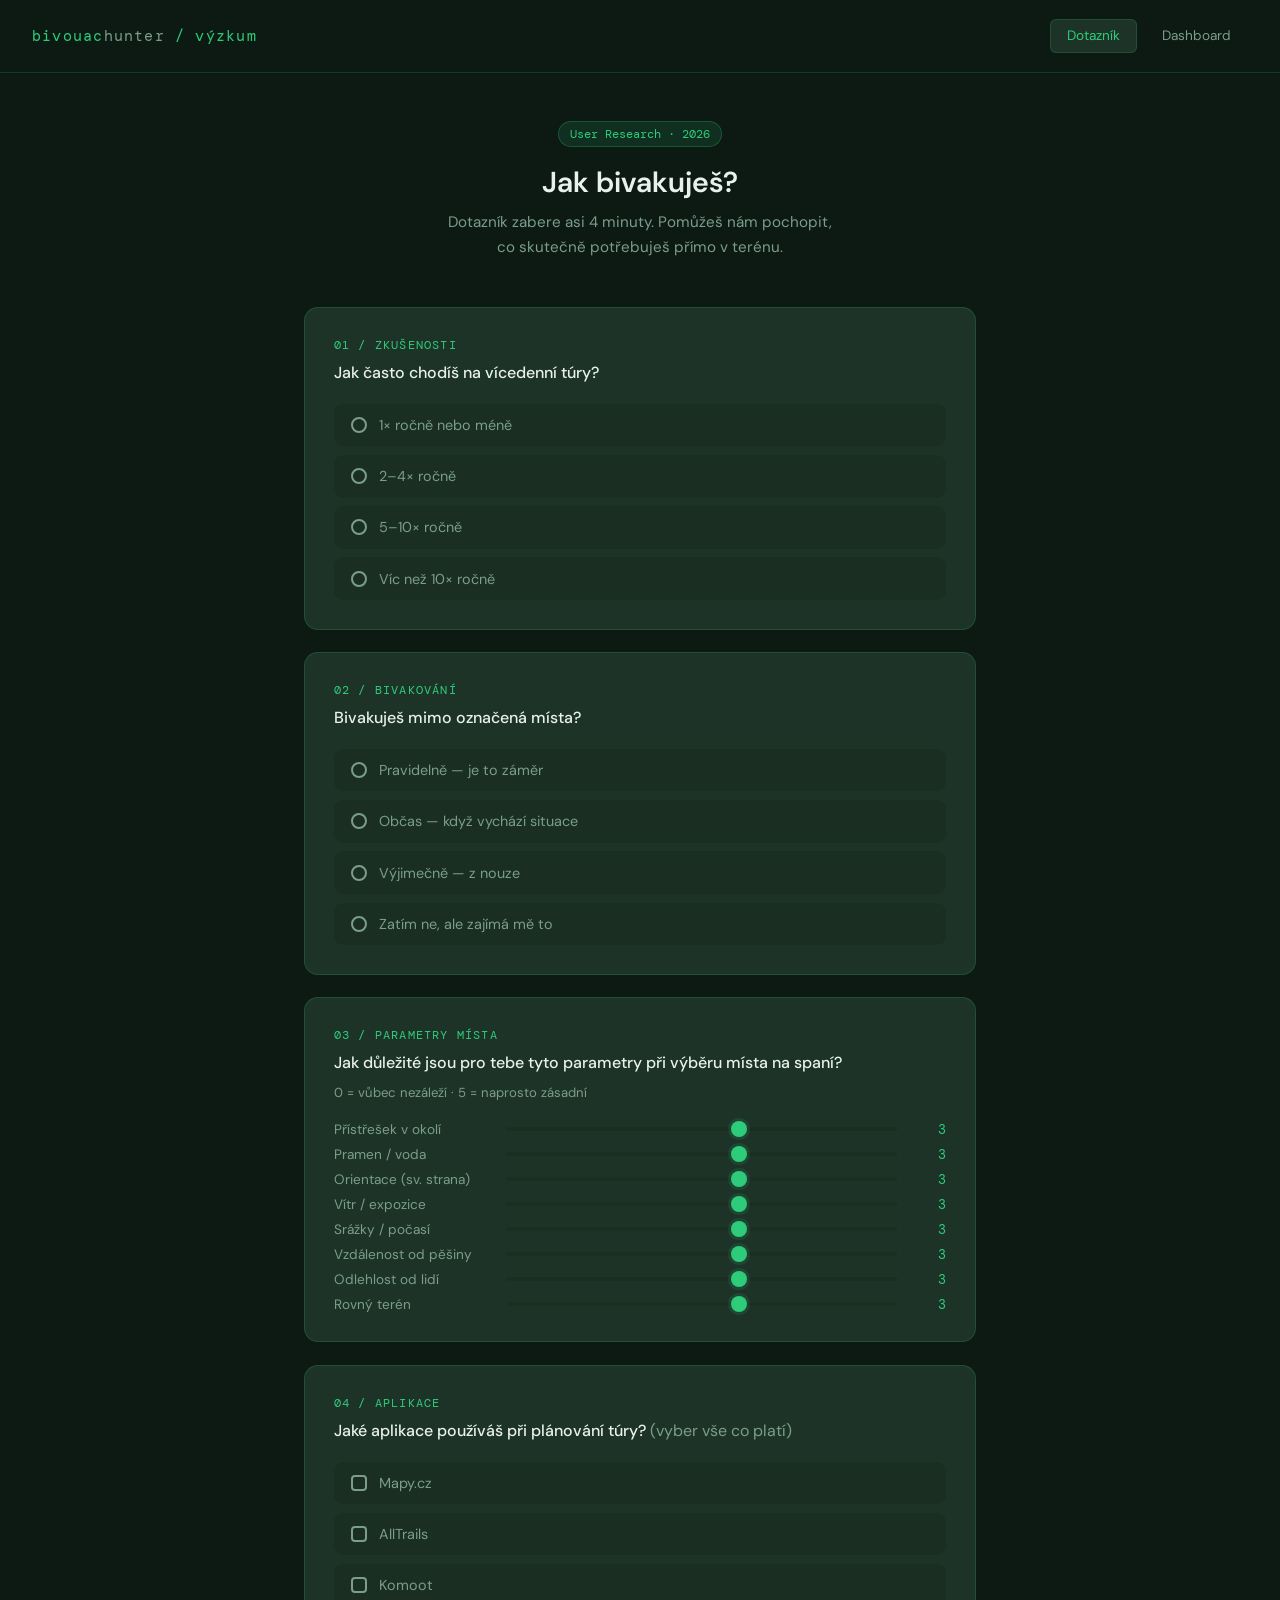
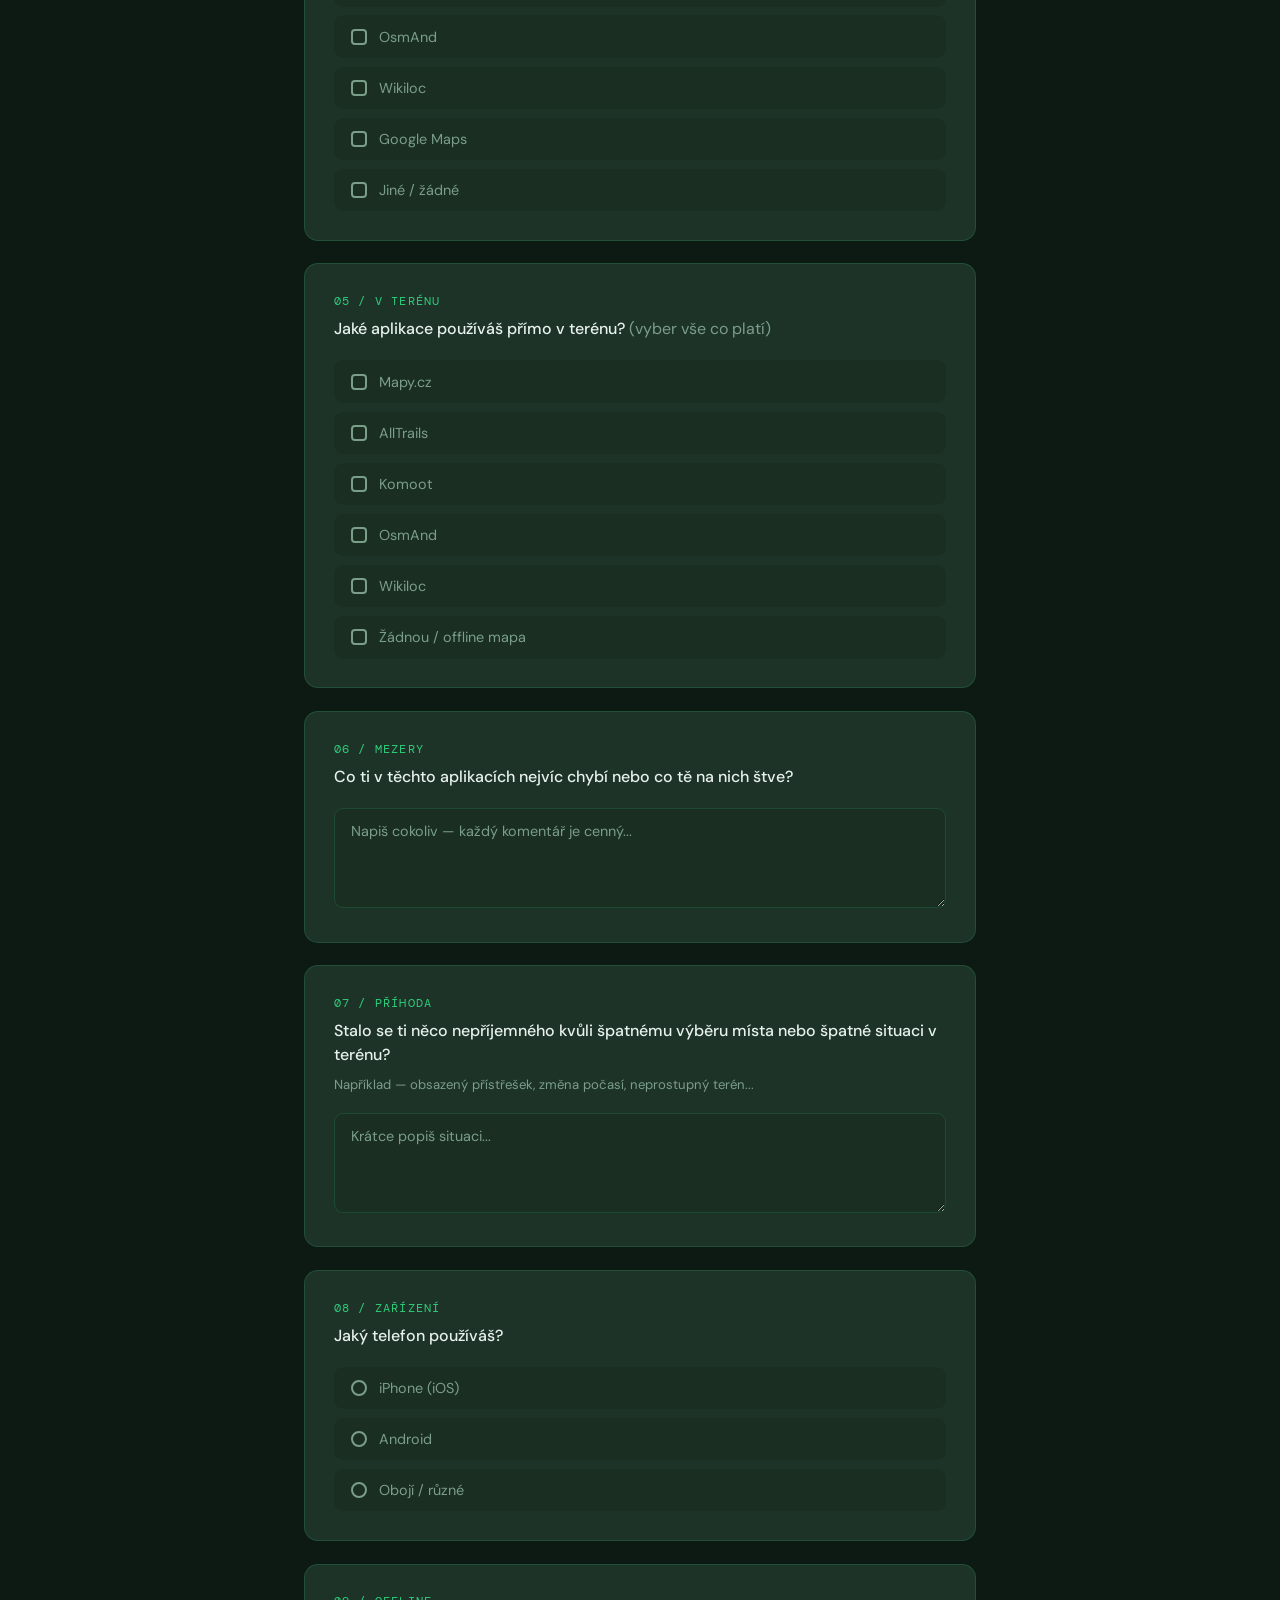
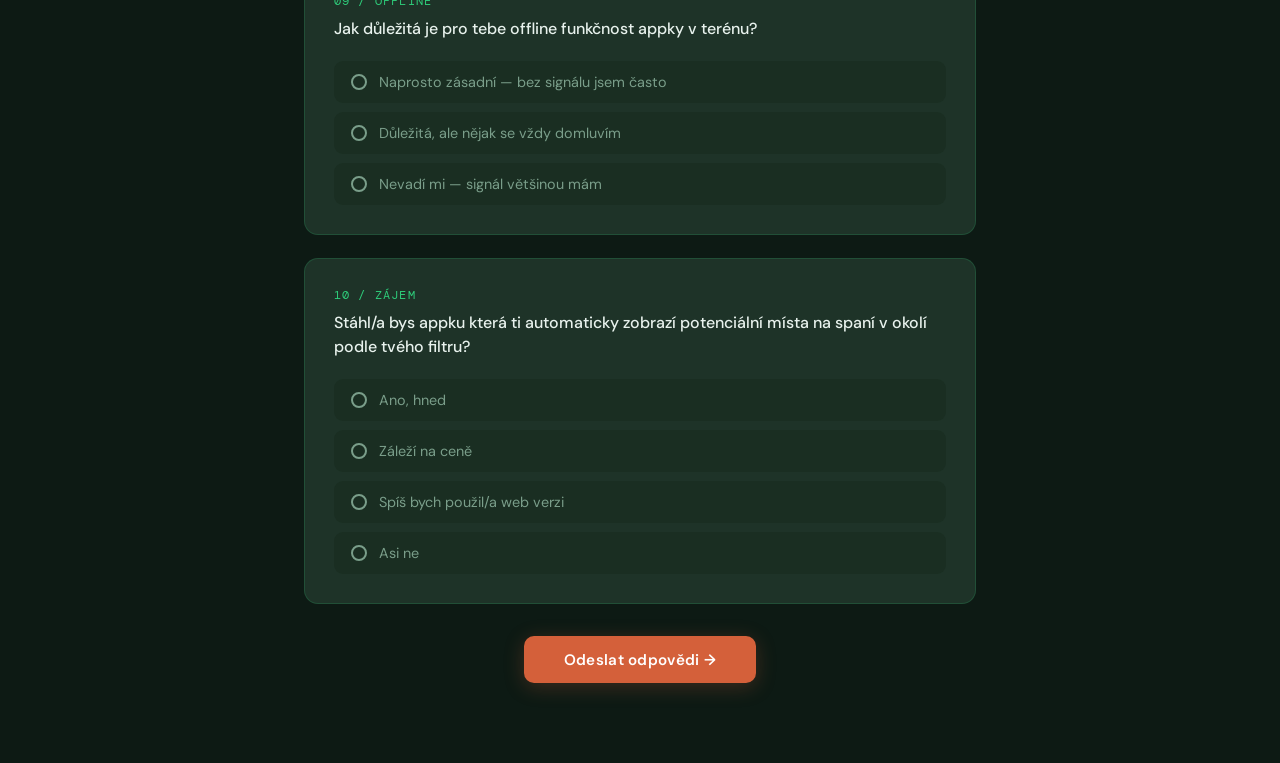
==== bivouachunter_survey.html @ df493a9c "Initial commit: split survey into HTML, CSS and JS files Co-Authored-By: Claude Sonnet 4.6 <noreply@" ====
<!DOCTYPE html>
<html lang="cs">
<head>
<meta charset="UTF-8">
<meta name="viewport" content="width=device-width, initial-scale=1.0">
<title>BivouacHunter — Průzkum</title>
<link href="https://fonts.googleapis.com/css2?family=DM+Sans:wght@300;400;500;600&family=DM+Mono:wght@400;500&display=swap" rel="stylesheet">
<link rel="stylesheet" href="bivouachunter_survey.css">
</head>
<body>

<nav>
  <div class="logo">bivouac<span>hunter</span> / výzkum</div>
  <div class="nav-tabs">
    <button class="tab-btn active" onclick="showView('survey')">Dotazník</button>
    <button class="tab-btn" onclick="showView('dashboard')">Dashboard</button>
  </div>
</nav>

<!-- ═══════════════ SURVEY ═══════════════ -->
<div id="view-survey" class="view active">
<div class="survey-wrap">
  <div class="survey-header">
    <div class="badge">User Research · 2026</div>
    <h1>Jak bivakuješ?</h1>
    <p>Dotazník zabere asi 4 minuty. Pomůžeš nám pochopit,<br>co skutečně potřebuješ přímo v terénu.</p>
  </div>

  <form id="survey-form">

    <!-- Q1 -->
    <div class="q-block">
      <div class="q-num">01 / ZKUŠENOSTI</div>
      <div class="q-text">Jak často chodíš na vícedenní túry?</div>
      <div class="options">
        <label class="opt"><input type="radio" name="q1" value="1x ročně nebo méně"><div class="opt-dot"></div><span>1× ročně nebo méně</span></label>
        <label class="opt"><input type="radio" name="q1" value="2–4× ročně"><div class="opt-dot"></div><span>2–4× ročně</span></label>
        <label class="opt"><input type="radio" name="q1" value="5–10× ročně"><div class="opt-dot"></div><span>5–10× ročně</span></label>
        <label class="opt"><input type="radio" name="q1" value="Víc než 10× ročně"><div class="opt-dot"></div><span>Víc než 10× ročně</span></label>
      </div>
    </div>

    <!-- Q2 -->
    <div class="q-block">
      <div class="q-num">02 / BIVAKOVÁNÍ</div>
      <div class="q-text">Bivakuješ mimo označená místa?</div>
      <div class="options">
        <label class="opt"><input type="radio" name="q2" value="Pravidelně, je to záměr"><div class="opt-dot"></div><span>Pravidelně — je to záměr</span></label>
        <label class="opt"><input type="radio" name="q2" value="Občas, když vychází situace"><div class="opt-dot"></div><span>Občas — když vychází situace</span></label>
        <label class="opt"><input type="radio" name="q2" value="Výjimečně, z nouze"><div class="opt-dot"></div><span>Výjimečně — z nouze</span></label>
        <label class="opt"><input type="radio" name="q2" value="Zatím ne, ale zajímá mě to"><div class="opt-dot"></div><span>Zatím ne, ale zajímá mě to</span></label>
      </div>
    </div>

    <!-- Q3 -->
    <div class="q-block">
      <div class="q-num">03 / PARAMETRY MÍSTA</div>
      <div class="q-text">Jak důležité jsou pro tebe tyto parametry při výběru místa na spaní?</div>
      <div class="q-sub">0 = vůbec nezáleží · 5 = naprosto zásadní</div>
      <div class="scale-row" id="params-scale">
        <div class="scale-item">
          <span class="scale-label">Přístřešek v okolí</span>
          <input type="range" min="0" max="5" value="3" name="p_pristresek" oninput="updateVal(this)">
          <span class="scale-val">3</span>
        </div>
        <div class="scale-item">
          <span class="scale-label">Pramen / voda</span>
          <input type="range" min="0" max="5" value="3" name="p_voda" oninput="updateVal(this)">
          <span class="scale-val">3</span>
        </div>
        <div class="scale-item">
          <span class="scale-label">Orientace (sv. strana)</span>
          <input type="range" min="0" max="5" value="3" name="p_orientace" oninput="updateVal(this)">
          <span class="scale-val">3</span>
        </div>
        <div class="scale-item">
          <span class="scale-label">Vítr / expozice</span>
          <input type="range" min="0" max="5" value="3" name="p_vitr" oninput="updateVal(this)">
          <span class="scale-val">3</span>
        </div>
        <div class="scale-item">
          <span class="scale-label">Srážky / počasí</span>
          <input type="range" min="0" max="5" value="3" name="p_pocasi" oninput="updateVal(this)">
          <span class="scale-val">3</span>
        </div>
        <div class="scale-item">
          <span class="scale-label">Vzdálenost od pěšiny</span>
          <input type="range" min="0" max="5" value="3" name="p_pesina" oninput="updateVal(this)">
          <span class="scale-val">3</span>
        </div>
        <div class="scale-item">
          <span class="scale-label">Odlehlost od lidí</span>
          <input type="range" min="0" max="5" value="3" name="p_odlehlost" oninput="updateVal(this)">
          <span class="scale-val">3</span>
        </div>
        <div class="scale-item">
          <span class="scale-label">Rovný terén</span>
          <input type="range" min="0" max="5" value="3" name="p_teren" oninput="updateVal(this)">
          <span class="scale-val">3</span>
        </div>
      </div>
    </div>

    <!-- Q4 -->
    <div class="q-block">
      <div class="q-num">04 / APLIKACE</div>
      <div class="q-text">Jaké aplikace používáš při plánování túry? <span style="color:var(--text-dim);font-weight:400">(vyber vše co platí)</span></div>
      <div class="options">
        <label class="opt"><input type="checkbox" name="app_plan" value="Mapy.cz"><div class="opt-dot square"></div><span>Mapy.cz</span></label>
        <label class="opt"><input type="checkbox" name="app_plan" value="AllTrails"><div class="opt-dot square"></div><span>AllTrails</span></label>
        <label class="opt"><input type="checkbox" name="app_plan" value="Komoot"><div class="opt-dot square"></div><span>Komoot</span></label>
        <label class="opt"><input type="checkbox" name="app_plan" value="OsmAnd"><div class="opt-dot square"></div><span>OsmAnd</span></label>
        <label class="opt"><input type="checkbox" name="app_plan" value="Wikiloc"><div class="opt-dot square"></div><span>Wikiloc</span></label>
        <label class="opt"><input type="checkbox" name="app_plan" value="Google Maps"><div class="opt-dot square"></div><span>Google Maps</span></label>
        <label class="opt"><input type="checkbox" name="app_plan" value="Jiné / žádné"><div class="opt-dot square"></div><span>Jiné / žádné</span></label>
      </div>
    </div>

    <!-- Q5 -->
    <div class="q-block">
      <div class="q-num">05 / V TERÉNU</div>
      <div class="q-text">Jaké aplikace používáš přímo v terénu? <span style="color:var(--text-dim);font-weight:400">(vyber vše co platí)</span></div>
      <div class="options">
        <label class="opt"><input type="checkbox" name="app_teren" value="Mapy.cz"><div class="opt-dot square"></div><span>Mapy.cz</span></label>
        <label class="opt"><input type="checkbox" name="app_teren" value="AllTrails"><div class="opt-dot square"></div><span>AllTrails</span></label>
        <label class="opt"><input type="checkbox" name="app_teren" value="Komoot"><div class="opt-dot square"></div><span>Komoot</span></label>
        <label class="opt"><input type="checkbox" name="app_teren" value="OsmAnd"><div class="opt-dot square"></div><span>OsmAnd</span></label>
        <label class="opt"><input type="checkbox" name="app_teren" value="Wikiloc"><div class="opt-dot square"></div><span>Wikiloc</span></label>
        <label class="opt"><input type="checkbox" name="app_teren" value="Žádnou / offline mapa"><div class="opt-dot square"></div><span>Žádnou / offline mapa</span></label>
      </div>
    </div>

    <!-- Q6 -->
    <div class="q-block">
      <div class="q-num">06 / MEZERY</div>
      <div class="q-text">Co ti v těchto aplikacích nejvíc chybí nebo co tě na nich štve?</div>
      <textarea name="q6" placeholder="Napiš cokoliv — každý komentář je cenný..."></textarea>
    </div>

    <!-- Q7 -->
    <div class="q-block">
      <div class="q-num">07 / PŘÍHODA</div>
      <div class="q-text">Stalo se ti něco nepříjemného kvůli špatnému výběru místa nebo špatné situaci v terénu?</div>
      <div class="q-sub">Například — obsazený přístřešek, změna počasí, neprostupný terén...</div>
      <textarea name="q7" placeholder="Krátce popiš situaci..."></textarea>
    </div>

    <!-- Q8 -->
    <div class="q-block">
      <div class="q-num">08 / ZAŘÍZENÍ</div>
      <div class="q-text">Jaký telefon používáš?</div>
      <div class="options">
        <label class="opt"><input type="radio" name="q8" value="iPhone (iOS)"><div class="opt-dot"></div><span>iPhone (iOS)</span></label>
        <label class="opt"><input type="radio" name="q8" value="Android"><div class="opt-dot"></div><span>Android</span></label>
        <label class="opt"><input type="radio" name="q8" value="Obojí / různé"><div class="opt-dot"></div><span>Obojí / různé</span></label>
      </div>
    </div>

    <!-- Q9 -->
    <div class="q-block">
      <div class="q-num">09 / OFFLINE</div>
      <div class="q-text">Jak důležitá je pro tebe offline funkčnost appky v terénu?</div>
      <div class="options">
        <label class="opt"><input type="radio" name="q9" value="Naprosto zásadní — bez signálu jsem často"><div class="opt-dot"></div><span>Naprosto zásadní — bez signálu jsem často</span></label>
        <label class="opt"><input type="radio" name="q9" value="Důležitá, ale nějak se vždy domluvím"><div class="opt-dot"></div><span>Důležitá, ale nějak se vždy domluvím</span></label>
        <label class="opt"><input type="radio" name="q9" value="Nevadí mi — signál většinou mám"><div class="opt-dot"></div><span>Nevadí mi — signál většinou mám</span></label>
      </div>
    </div>

    <!-- Q10 -->
    <div class="q-block">
      <div class="q-num">10 / ZÁJEM</div>
      <div class="q-text">Stáhl/a bys appku která ti automaticky zobrazí potenciální místa na spaní v okolí podle tvého filtru?</div>
      <div class="options">
        <label class="opt"><input type="radio" name="q10" value="Ano, hned"><div class="opt-dot"></div><span>Ano, hned</span></label>
        <label class="opt"><input type="radio" name="q10" value="Záleží na ceně"><div class="opt-dot"></div><span>Záleží na ceně</span></label>
        <label class="opt"><input type="radio" name="q10" value="Spíš bych použil/a web verzi"><div class="opt-dot"></div><span>Spíš bych použil/a web verzi</span></label>
        <label class="opt"><input type="radio" name="q10" value="Asi ne"><div class="opt-dot"></div><span>Asi ne</span></label>
      </div>
    </div>

    <div class="submit-row">
      <button type="submit" class="btn-submit">Odeslat odpovědi →</button>
    </div>

  </form>

  <div class="success-msg" id="success-msg">
    <div class="icon">🌲</div>
    <h2>Díky za odpovědi!</h2>
    <p>Pomáháš nám stavět appku která bude reálně fungovat v terénu.</p>
  </div>

</div>
</div>

<!-- ═══════════════ DASHBOARD ═══════════════ -->
<div id="view-dashboard" class="view">
<div class="dash-wrap">

  <div class="dash-header">
    <div>
      <h2>Výsledky průzkumu</h2>
      <p>BivouacHunter — User Research 2026</p>
    </div>
    <span class="resp-count" id="resp-count">0 odpovědí</span>
  </div>

  <div id="dash-empty" class="empty-dash">
    <div class="icon">📋</div>
    <p>Zatím žádné odpovědi. Sdílej dotazník a výsledky se objeví tady.</p>
  </div>

  <div id="dash-content" style="display:none">

    <div class="stats-grid" id="stats-grid"></div>

    <div class="charts-grid" id="charts-grid"></div>

  </div>
</div>
</div>

<script src="bivouachunter_survey.js"></script>
</body>
</html>
---- bivouachunter_survey.css ----
:root {
  --bg:        #0d1a14;
  --bg2:       #122019;
  --bg3:       #1a2e22;
  --card:      #1e3328;
  --card2:     #243d2f;
  --emerald:   #2ecc7a;
  --emerald2:  #1a9958;
  --emerald-dim: rgba(46,204,122,0.12);
  --terracotta:#d4603a;
  --terra-dim: rgba(212,96,58,0.15);
  --gray:      #8aa899;
  --gray-dim:  rgba(138,168,153,0.15);
  --text:      #e8f2ed;
  --text-dim:  #7a9e8a;
  --border:    rgba(46,204,122,0.18);
  --font:      'DM Sans', sans-serif;
  --mono:      'DM Mono', monospace;
}

* { margin:0; padding:0; box-sizing:border-box; }

body {
  background: var(--bg);
  color: var(--text);
  font-family: var(--font);
  min-height: 100vh;
}

/* ── NAV ── */
nav {
  display: flex;
  align-items: center;
  justify-content: space-between;
  padding: 1.2rem 2rem;
  border-bottom: 1px solid var(--border);
  background: var(--bg);
  position: sticky;
  top: 0;
  z-index: 100;
}
.logo {
  font-family: var(--mono);
  font-size: .95rem;
  color: var(--emerald);
  letter-spacing: .08em;
}
.logo span { color: var(--text-dim); }
.nav-tabs { display: flex; gap: .5rem; }
.tab-btn {
  background: none;
  border: 1px solid transparent;
  color: var(--text-dim);
  font-family: var(--font);
  font-size: .85rem;
  padding: .45rem 1rem;
  border-radius: 6px;
  cursor: pointer;
  transition: all .2s;
}
.tab-btn.active, .tab-btn:hover {
  border-color: var(--border);
  color: var(--text);
  background: var(--card);
}
.tab-btn.active { color: var(--emerald); }

/* ── VIEWS ── */
.view { display: none; }
.view.active { display: block; }

/* ── SURVEY ── */
.survey-wrap {
  max-width: 720px;
  margin: 0 auto;
  padding: 3rem 1.5rem 5rem;
}
.survey-header {
  text-align: center;
  margin-bottom: 3rem;
}
.survey-header h1 {
  font-size: 1.8rem;
  font-weight: 600;
  margin-bottom: .6rem;
}
.survey-header p {
  color: var(--text-dim);
  font-size: .95rem;
  line-height: 1.6;
}
.badge {
  display: inline-block;
  background: var(--emerald-dim);
  color: var(--emerald);
  font-size: .75rem;
  font-family: var(--mono);
  padding: .25rem .7rem;
  border-radius: 20px;
  margin-bottom: 1rem;
  border: 1px solid rgba(46,204,122,0.25);
}

.q-block {
  background: var(--card);
  border: 1px solid var(--border);
  border-radius: 14px;
  padding: 1.8rem;
  margin-bottom: 1.4rem;
  transition: border-color .2s;
}
.q-block:focus-within { border-color: var(--emerald2); }
.q-num {
  font-family: var(--mono);
  font-size: .75rem;
  color: var(--emerald);
  margin-bottom: .5rem;
  letter-spacing: .1em;
}
.q-text {
  font-size: 1rem;
  font-weight: 500;
  margin-bottom: 1.2rem;
  line-height: 1.5;
}
.q-sub {
  font-size: .82rem;
  color: var(--text-dim);
  margin-top: -.6rem;
  margin-bottom: 1.2rem;
}

/* radio/checkbox options */
.options { display: flex; flex-direction: column; gap: .55rem; }
.opt {
  display: flex;
  align-items: center;
  gap: .75rem;
  padding: .7rem 1rem;
  background: var(--bg3);
  border: 1px solid transparent;
  border-radius: 9px;
  cursor: pointer;
  transition: all .18s;
  user-select: none;
}
.opt:hover { border-color: var(--border); background: var(--card2); }
.opt input { display: none; }
.opt-dot {
  width: 16px; height: 16px;
  border: 2px solid var(--text-dim);
  border-radius: 50%;
  flex-shrink: 0;
  transition: all .18s;
  position: relative;
}
.opt-dot.square { border-radius: 4px; }
.opt input:checked ~ .opt-dot {
  border-color: var(--emerald);
  background: var(--emerald);
}
.opt input:checked ~ .opt-dot::after {
  content: '';
  position: absolute;
  top: 50%; left: 50%;
  transform: translate(-50%,-50%);
  width: 5px; height: 5px;
  background: var(--bg);
  border-radius: 50%;
}
.opt input[type=checkbox]:checked ~ .opt-dot.square::after {
  width: 8px; height: 5px;
  background: none;
  border-left: 2px solid var(--bg);
  border-bottom: 2px solid var(--bg);
  border-radius: 0;
  top: 45%;
  transform: translate(-50%,-50%) rotate(-45deg);
}
.opt input:checked ~ span { color: var(--text); }
.opt span { font-size: .9rem; color: var(--text-dim); transition: color .18s; }
.opt.selected { border-color: var(--emerald2); background: var(--emerald-dim); }

/* scale slider */
.scale-row {
  display: grid;
  gap: .5rem;
}
.scale-item {
  display: grid;
  grid-template-columns: 160px 1fr 36px;
  align-items: center;
  gap: .8rem;
}
.scale-label { font-size: .85rem; color: var(--text-dim); }
input[type=range] {
  -webkit-appearance: none;
  appearance: none;
  height: 4px;
  background: var(--bg3);
  border-radius: 4px;
  outline: none;
}
input[type=range]::-webkit-slider-thumb {
  -webkit-appearance: none;
  width: 16px; height: 16px;
  border-radius: 50%;
  background: var(--emerald);
  cursor: pointer;
  box-shadow: 0 0 0 3px var(--emerald-dim);
}
.scale-val {
  font-family: var(--mono);
  font-size: .8rem;
  color: var(--emerald);
  text-align: right;
}

/* textarea */
textarea {
  width: 100%;
  background: var(--bg3);
  border: 1px solid var(--border);
  border-radius: 9px;
  color: var(--text);
  font-family: var(--font);
  font-size: .9rem;
  padding: .85rem 1rem;
  resize: vertical;
  min-height: 100px;
  outline: none;
  transition: border-color .2s;
}
textarea:focus { border-color: var(--emerald2); }
textarea::placeholder { color: var(--text-dim); }

/* submit */
.submit-row { text-align: center; margin-top: 2rem; }
.btn-submit {
  background: var(--terracotta);
  color: #fff;
  font-family: var(--font);
  font-size: .95rem;
  font-weight: 600;
  border: none;
  padding: .85rem 2.5rem;
  border-radius: 10px;
  cursor: pointer;
  letter-spacing: .02em;
  transition: all .2s;
  box-shadow: 0 4px 20px rgba(212,96,58,.25);
}
.btn-submit:hover {
  background: #c0522d;
  box-shadow: 0 6px 28px rgba(212,96,58,.4);
  transform: translateY(-1px);
}

.success-msg {
  display: none;
  text-align: center;
  padding: 3rem 1rem;
}
.success-msg .icon { font-size: 3rem; margin-bottom: 1rem; }
.success-msg h2 { font-size: 1.4rem; margin-bottom: .5rem; }
.success-msg p { color: var(--text-dim); }

/* ── DASHBOARD ── */
.dash-wrap {
  max-width: 1100px;
  margin: 0 auto;
  padding: 2.5rem 1.5rem 5rem;
}
.dash-header {
  display: flex;
  align-items: flex-end;
  justify-content: space-between;
  margin-bottom: 2.5rem;
  flex-wrap: wrap;
  gap: 1rem;
}
.dash-header h2 { font-size: 1.5rem; font-weight: 600; }
.dash-header p { color: var(--text-dim); font-size: .85rem; margin-top: .25rem; }
.resp-count {
  font-family: var(--mono);
  font-size: .8rem;
  color: var(--emerald);
  background: var(--emerald-dim);
  border: 1px solid rgba(46,204,122,.25);
  padding: .3rem .8rem;
  border-radius: 20px;
}

.stats-grid {
  display: grid;
  grid-template-columns: repeat(auto-fit, minmax(200px, 1fr));
  gap: 1rem;
  margin-bottom: 2rem;
}
.stat-card {
  background: var(--card);
  border: 1px solid var(--border);
  border-radius: 12px;
  padding: 1.4rem;
}
.stat-card .label { font-size: .78rem; color: var(--text-dim); margin-bottom: .4rem; font-family: var(--mono); letter-spacing: .06em; }
.stat-card .value { font-size: 2rem; font-weight: 600; color: var(--emerald); }
.stat-card .sub { font-size: .8rem; color: var(--text-dim); margin-top: .2rem; }

.charts-grid {
  display: grid;
  grid-template-columns: repeat(auto-fit, minmax(320px, 1fr));
  gap: 1.4rem;
  margin-bottom: 2rem;
}
.chart-card {
  background: var(--card);
  border: 1px solid var(--border);
  border-radius: 14px;
  padding: 1.6rem;
}
.chart-card h3 {
  font-size: .85rem;
  font-weight: 500;
  color: var(--text-dim);
  margin-bottom: 1.4rem;
  text-transform: uppercase;
  letter-spacing: .08em;
  font-family: var(--mono);
}

/* bar chart */
.bar-list { display: flex; flex-direction: column; gap: .7rem; }
.bar-row { display: grid; grid-template-columns: 1fr auto; align-items: center; gap: .8rem; }
.bar-label { font-size: .85rem; color: var(--text-dim); }
.bar-track {
  height: 8px;
  background: var(--bg3);
  border-radius: 4px;
  overflow: hidden;
  margin-top: .3rem;
}
.bar-fill {
  height: 100%;
  border-radius: 4px;
  background: linear-gradient(90deg, var(--emerald2), var(--emerald));
  transition: width .8s cubic-bezier(.4,0,.2,1);
}
.bar-fill.terra { background: linear-gradient(90deg, #b84e2a, var(--terracotta)); }
.bar-pct {
  font-family: var(--mono);
  font-size: .78rem;
  color: var(--emerald);
  min-width: 32px;
  text-align: right;
}
.bar-pct.terra { color: var(--terracotta); }

/* donut */
.donut-wrap {
  display: flex;
  align-items: center;
  gap: 2rem;
}
.donut-svg { flex-shrink: 0; }
.donut-legend { display: flex; flex-direction: column; gap: .6rem; }
.legend-item { display: flex; align-items: center; gap: .6rem; font-size: .85rem; }
.legend-dot { width: 10px; height: 10px; border-radius: 50%; flex-shrink: 0; }

/* importance heatmap */
.heat-grid {
  display: flex;
  flex-direction: column;
  gap: .55rem;
}
.heat-row {
  display: grid;
  grid-template-columns: 140px 1fr auto;
  align-items: center;
  gap: .8rem;
}
.heat-label { font-size: .83rem; color: var(--text-dim); }
.heat-track {
  height: 10px;
  background: var(--bg3);
  border-radius: 5px;
  overflow: hidden;
}
.heat-fill {
  height: 100%;
  border-radius: 5px;
  transition: width .9s cubic-bezier(.4,0,.2,1);
}
.heat-score {
  font-family: var(--mono);
  font-size: .78rem;
  min-width: 28px;
  text-align: right;
}

/* open answers */
.quotes-list { display: flex; flex-direction: column; gap: .9rem; }
.quote-item {
  background: var(--bg3);
  border-left: 3px solid var(--emerald);
  border-radius: 0 8px 8px 0;
  padding: .85rem 1rem;
  font-size: .88rem;
  line-height: 1.55;
  color: var(--text-dim);
  font-style: italic;
}
.quote-item.terra { border-left-color: var(--terracotta); }

.full-width { grid-column: 1 / -1; }

/* empty state */
.empty-dash {
  text-align: center;
  padding: 4rem 1rem;
  color: var(--text-dim);
}
.empty-dash .icon { font-size: 2.5rem; margin-bottom: 1rem; }

@media (max-width: 600px) {
  .scale-item { grid-template-columns: 110px 1fr 28px; }
  .heat-row { grid-template-columns: 100px 1fr auto; }
  .donut-wrap { flex-direction: column; }
}
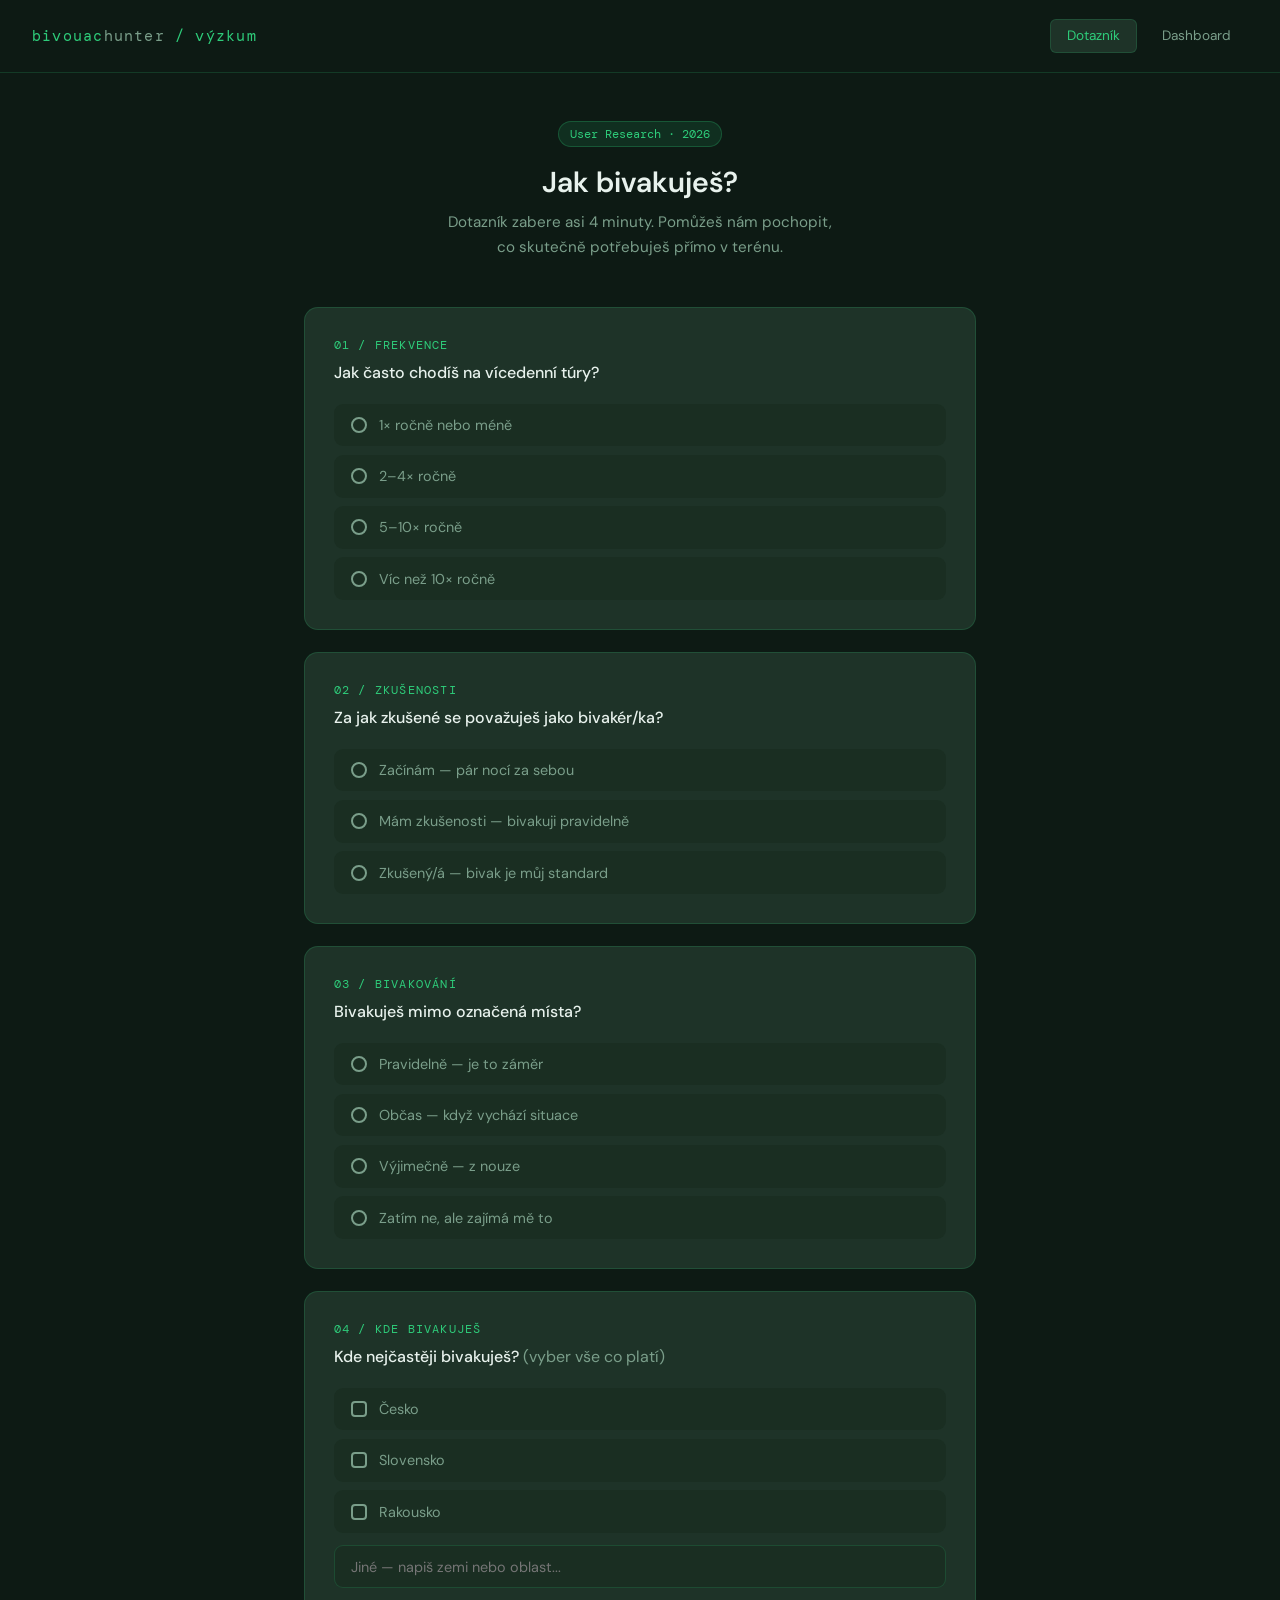
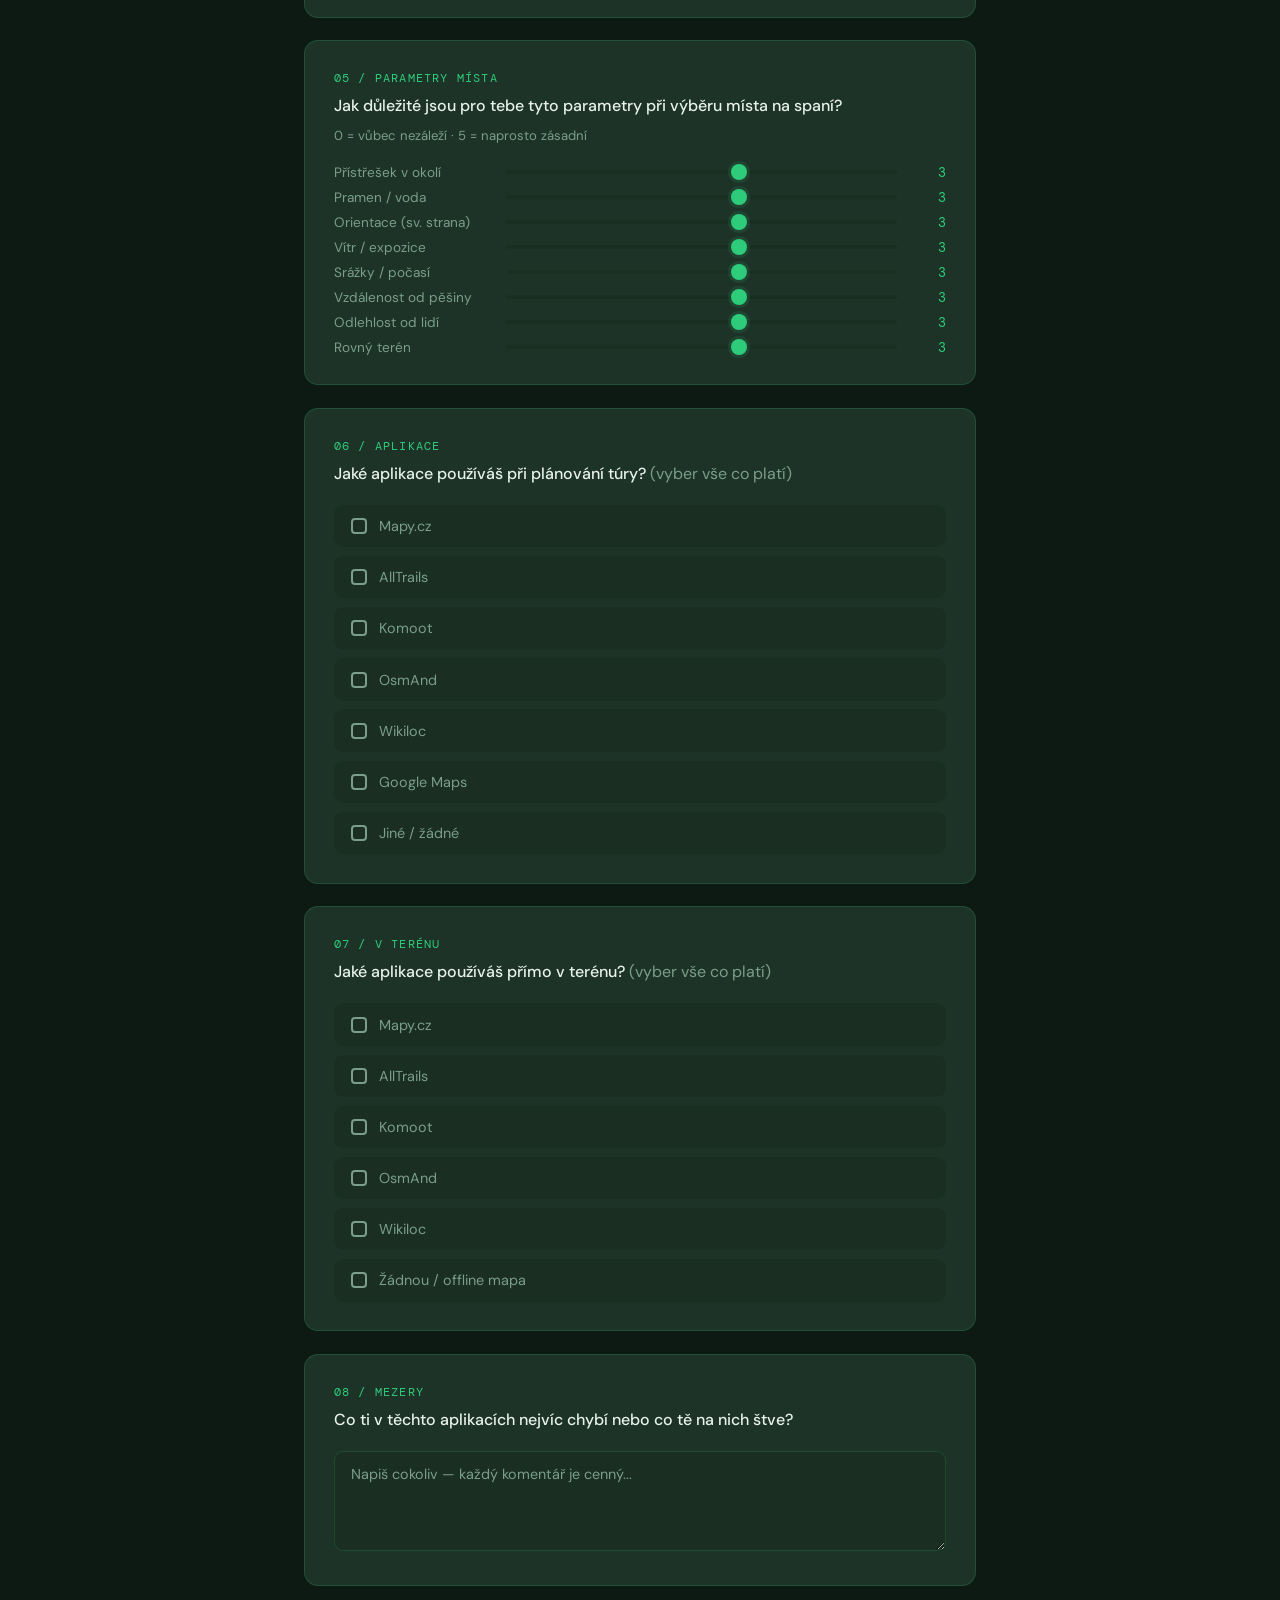
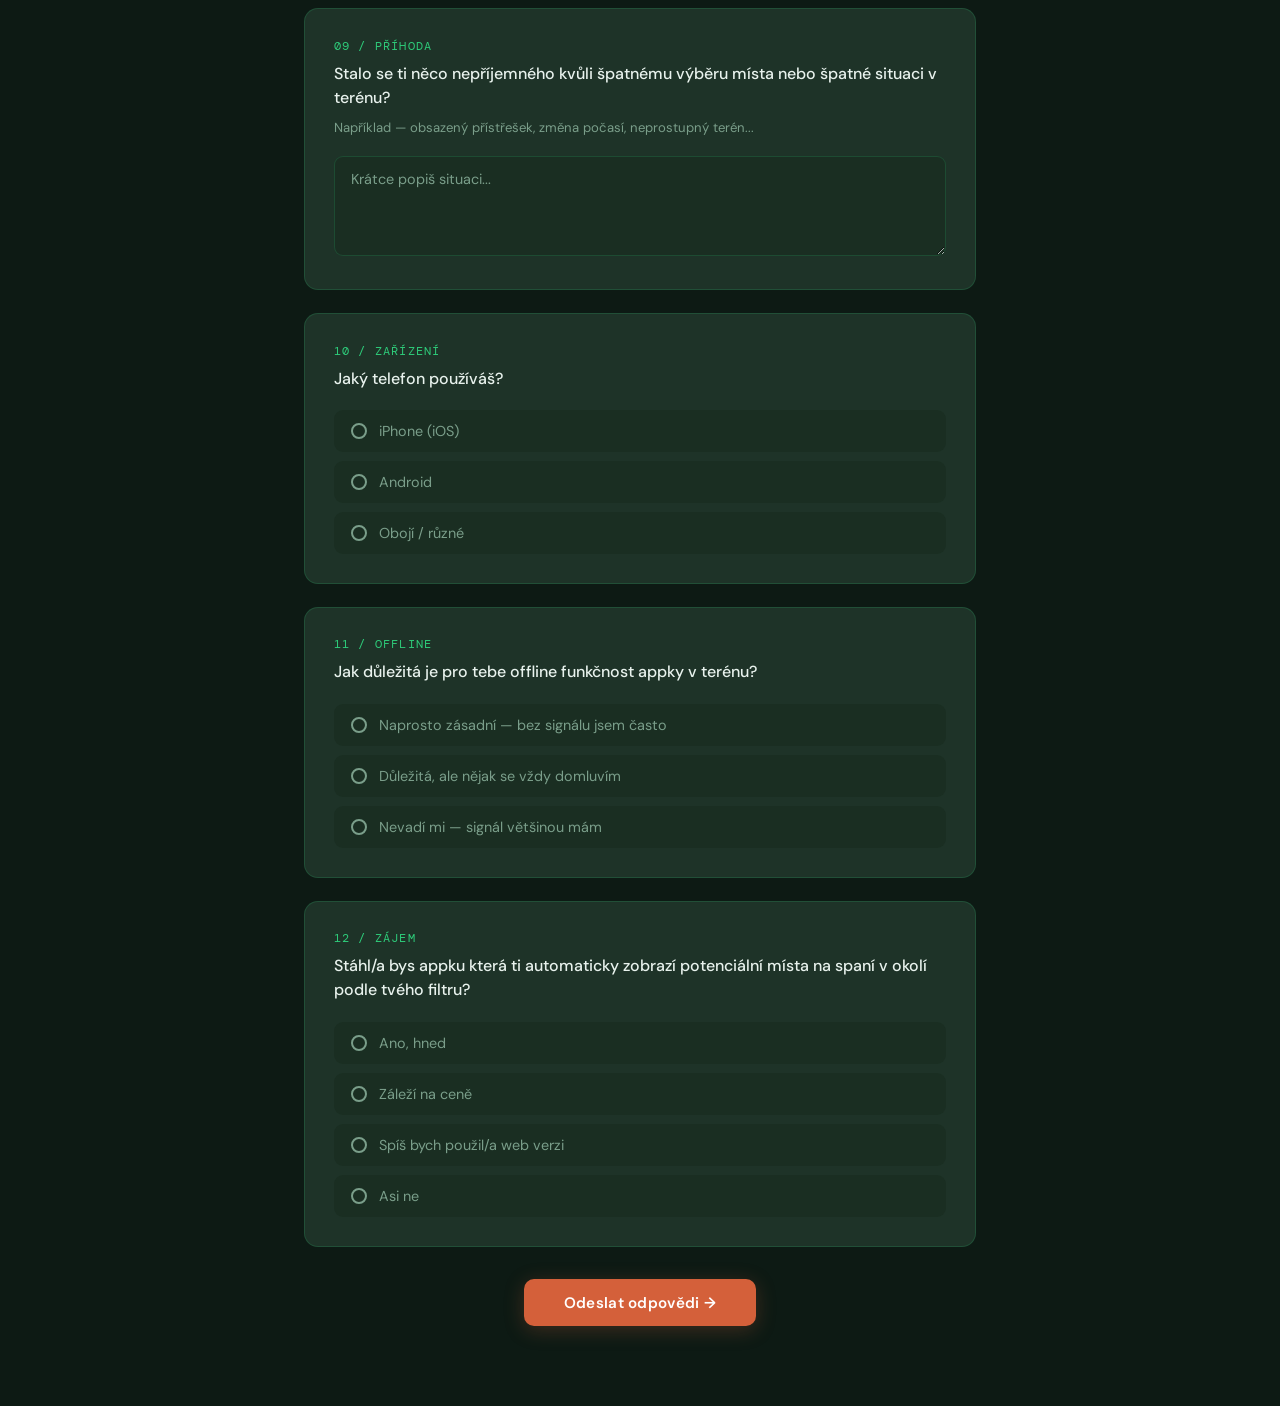
==== commit f3e6d0e6: "Add two new survey questions: experience level and location Co-Authored-By: Claude Sonnet 4.6 <norep" ====
--- a/bivouachunter_survey.html
+++ b/bivouachunter_survey.html
@@ -30,7 +30,7 @@
 
     <!-- Q1 -->
     <div class="q-block">
-      <div class="q-num">01 / ZKUŠENOSTI</div>
+      <div class="q-num">01 / FREKVENCE</div>
       <div class="q-text">Jak často chodíš na vícedenní túry?</div>
       <div class="options">
         <label class="opt"><input type="radio" name="q1" value="1x ročně nebo méně"><div class="opt-dot"></div><span>1× ročně nebo méně</span></label>
@@ -42,7 +42,18 @@
 
     <!-- Q2 -->
     <div class="q-block">
-      <div class="q-num">02 / BIVAKOVÁNÍ</div>
+      <div class="q-num">02 / ZKUŠENOSTI</div>
+      <div class="q-text">Za jak zkušené se považuješ jako bivakér/ka?</div>
+      <div class="options">
+        <label class="opt"><input type="radio" name="q_zk" value="Začínám — pár nocí za sebou"><div class="opt-dot"></div><span>Začínám — pár nocí za sebou</span></label>
+        <label class="opt"><input type="radio" name="q_zk" value="Mám zkušenosti — bivakuji pravidelně"><div class="opt-dot"></div><span>Mám zkušenosti — bivakuji pravidelně</span></label>
+        <label class="opt"><input type="radio" name="q_zk" value="Zkušený/á — bivak je můj standard"><div class="opt-dot"></div><span>Zkušený/á — bivak je můj standard</span></label>
+      </div>
+    </div>
+
+    <!-- Q3 -->
+    <div class="q-block">
+      <div class="q-num">03 / BIVAKOVÁNÍ</div>
       <div class="q-text">Bivakuješ mimo označená místa?</div>
       <div class="options">
         <label class="opt"><input type="radio" name="q2" value="Pravidelně, je to záměr"><div class="opt-dot"></div><span>Pravidelně — je to záměr</span></label>
@@ -52,9 +63,23 @@
       </div>
     </div>
 
-    <!-- Q3 -->
-    <div class="q-block">
-      <div class="q-num">03 / PARAMETRY MÍSTA</div>
+    <!-- Q4 -->
+    <div class="q-block">
+      <div class="q-num">04 / KDE BIVAKUJEŠ</div>
+      <div class="q-text">Kde nejčastěji bivakuješ? <span style="color:var(--text-dim);font-weight:400">(vyber vše co platí)</span></div>
+      <div class="options">
+        <label class="opt"><input type="checkbox" name="q_kde" value="Česko"><div class="opt-dot square"></div><span>Česko</span></label>
+        <label class="opt"><input type="checkbox" name="q_kde" value="Slovensko"><div class="opt-dot square"></div><span>Slovensko</span></label>
+        <label class="opt"><input type="checkbox" name="q_kde" value="Rakousko"><div class="opt-dot square"></div><span>Rakousko</span></label>
+      </div>
+      <div style="margin-top:.8rem">
+        <input type="text" name="q_kde_jine" placeholder="Jiné — napiš zemi nebo oblast..." style="width:100%;background:var(--bg3);border:1px solid var(--border);border-radius:9px;color:var(--text);font-family:var(--font);font-size:.9rem;padding:.7rem 1rem;outline:none;transition:border-color .2s" onfocus="this.style.borderColor='var(--emerald2)'" onblur="this.style.borderColor='var(--border)'">
+      </div>
+    </div>
+
+    <!-- Q5 -->
+    <div class="q-block">
+      <div class="q-num">05 / PARAMETRY MÍSTA</div>
       <div class="q-text">Jak důležité jsou pro tebe tyto parametry při výběru místa na spaní?</div>
       <div class="q-sub">0 = vůbec nezáleží · 5 = naprosto zásadní</div>
       <div class="scale-row" id="params-scale">
@@ -101,9 +126,9 @@
       </div>
     </div>
 
-    <!-- Q4 -->
-    <div class="q-block">
-      <div class="q-num">04 / APLIKACE</div>
+    <!-- Q6 -->
+    <div class="q-block">
+      <div class="q-num">06 / APLIKACE</div>
       <div class="q-text">Jaké aplikace používáš při plánování túry? <span style="color:var(--text-dim);font-weight:400">(vyber vše co platí)</span></div>
       <div class="options">
         <label class="opt"><input type="checkbox" name="app_plan" value="Mapy.cz"><div class="opt-dot square"></div><span>Mapy.cz</span></label>
@@ -116,9 +141,9 @@
       </div>
     </div>
 
-    <!-- Q5 -->
-    <div class="q-block">
-      <div class="q-num">05 / V TERÉNU</div>
+    <!-- Q7 -->
+    <div class="q-block">
+      <div class="q-num">07 / V TERÉNU</div>
       <div class="q-text">Jaké aplikace používáš přímo v terénu? <span style="color:var(--text-dim);font-weight:400">(vyber vše co platí)</span></div>
       <div class="options">
         <label class="opt"><input type="checkbox" name="app_teren" value="Mapy.cz"><div class="opt-dot square"></div><span>Mapy.cz</span></label>
@@ -130,24 +155,24 @@
       </div>
     </div>
 
-    <!-- Q6 -->
-    <div class="q-block">
-      <div class="q-num">06 / MEZERY</div>
+    <!-- Q8 -->
+    <div class="q-block">
+      <div class="q-num">08 / MEZERY</div>
       <div class="q-text">Co ti v těchto aplikacích nejvíc chybí nebo co tě na nich štve?</div>
       <textarea name="q6" placeholder="Napiš cokoliv — každý komentář je cenný..."></textarea>
     </div>
 
-    <!-- Q7 -->
-    <div class="q-block">
-      <div class="q-num">07 / PŘÍHODA</div>
+    <!-- Q9 -->
+    <div class="q-block">
+      <div class="q-num">09 / PŘÍHODA</div>
       <div class="q-text">Stalo se ti něco nepříjemného kvůli špatnému výběru místa nebo špatné situaci v terénu?</div>
       <div class="q-sub">Například — obsazený přístřešek, změna počasí, neprostupný terén...</div>
       <textarea name="q7" placeholder="Krátce popiš situaci..."></textarea>
     </div>
 
-    <!-- Q8 -->
-    <div class="q-block">
-      <div class="q-num">08 / ZAŘÍZENÍ</div>
+    <!-- Q10 -->
+    <div class="q-block">
+      <div class="q-num">10 / ZAŘÍZENÍ</div>
       <div class="q-text">Jaký telefon používáš?</div>
       <div class="options">
         <label class="opt"><input type="radio" name="q8" value="iPhone (iOS)"><div class="opt-dot"></div><span>iPhone (iOS)</span></label>
@@ -156,9 +181,9 @@
       </div>
     </div>
 
-    <!-- Q9 -->
-    <div class="q-block">
-      <div class="q-num">09 / OFFLINE</div>
+    <!-- Q11 -->
+    <div class="q-block">
+      <div class="q-num">11 / OFFLINE</div>
       <div class="q-text">Jak důležitá je pro tebe offline funkčnost appky v terénu?</div>
       <div class="options">
         <label class="opt"><input type="radio" name="q9" value="Naprosto zásadní — bez signálu jsem často"><div class="opt-dot"></div><span>Naprosto zásadní — bez signálu jsem často</span></label>
@@ -167,9 +192,9 @@
       </div>
     </div>
 
-    <!-- Q10 -->
-    <div class="q-block">
-      <div class="q-num">10 / ZÁJEM</div>
+    <!-- Q12 -->
+    <div class="q-block">
+      <div class="q-num">12 / ZÁJEM</div>
       <div class="q-text">Stáhl/a bys appku která ti automaticky zobrazí potenciální místa na spaní v okolí podle tvého filtru?</div>
       <div class="options">
         <label class="opt"><input type="radio" name="q10" value="Ano, hned"><div class="opt-dot"></div><span>Ano, hned</span></label>
